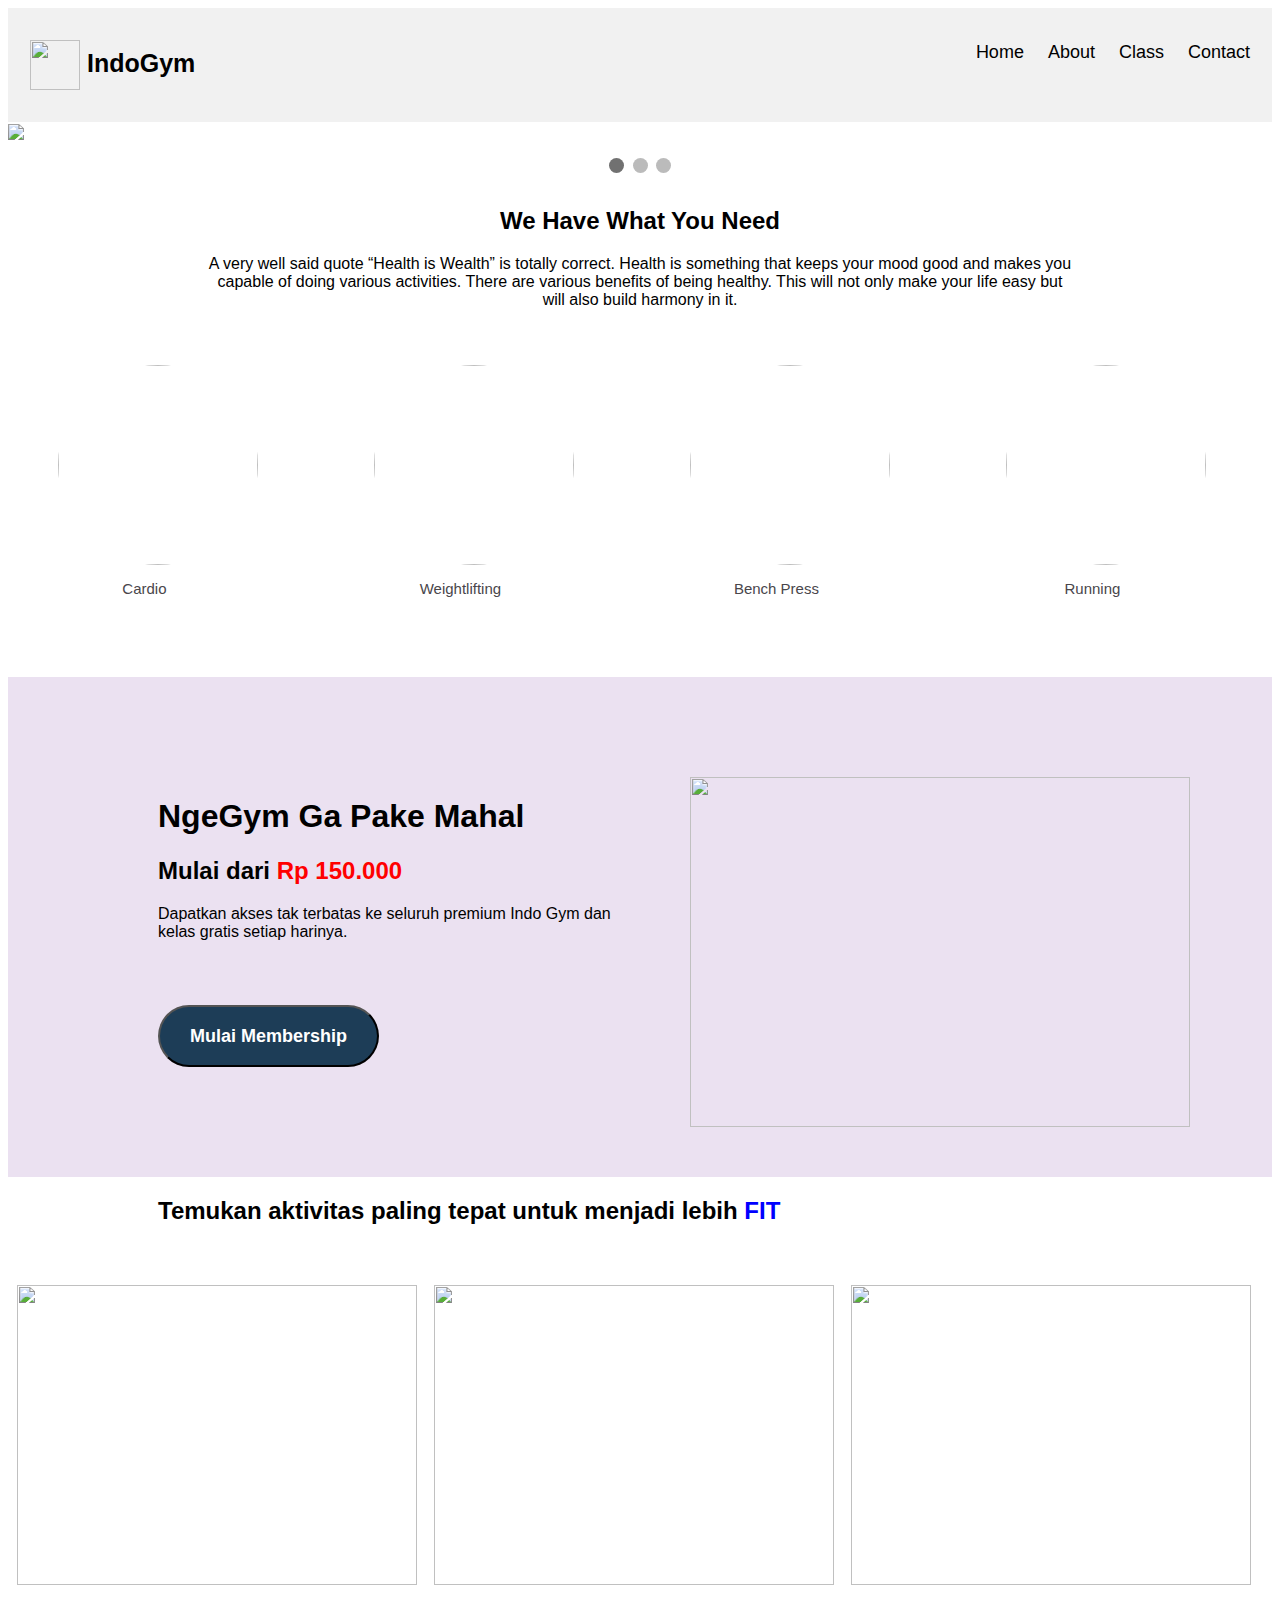
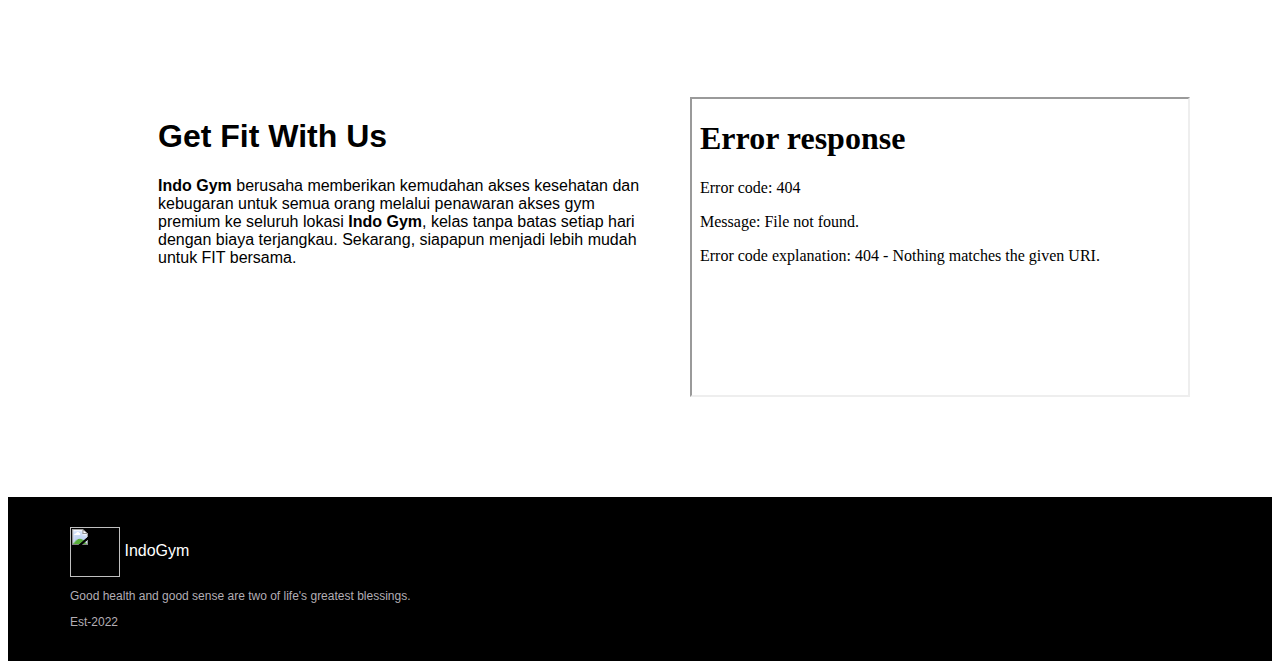
==== index.html @ 05f1d949 "Add files via upload" ====
<!DOCTYPE html>
<html>
<head>
    
    <meta name="viewport" content="width=device-width, initial-scale=1">
    <link rel="stylesheet" href="style.css">
    <link rel="stylesheet" href="responsive.css">
    <link rel="icon" href="assets/logo.png">
    <title>IndoGym - Best Gym in Indonesia</title>
    
</head>
<body>
    <div class="header">
        <a href="#default" class="logo">
          <img src="assets/logo.png" alt=""> IndoGym
        </a>
        <div class="header-right">
          <a href="index.html">Home</a>
          <a href="about.html">About</a>
          <a href="#class">Class</a>
          <a href="#about">Contact</a>
        </div>
    </div>

    <div class="slideshow-container">
    
        <div class="mySlides fade">
          <img src="assets/carousel1.png" style="width:100%">
        </div>

        <div class="mySlides fade">
          <img src="assets/carousel2.png" style="width:100%">
        </div>

        <div class="mySlides fade">
          <img src="assets/carousel3.png" style="width:100%">
        </div>
    
    </div>
    <br>
    
    <div style="text-align:center">
      <span class="dot"></span> 
      <span class="dot"></span> 
      <span class="dot"></span> 
    </div>

    <div class="content1">
        <h2>We Have What You Need </h2>
        <div class="content1-paragraph">
            <p>A very well said quote “Health is Wealth” is totally correct. 
            Health is something that keeps your mood good and makes you capable of doing various activities. 
            There are various benefits of being healthy. 
            This will not only make your life easy but will also build harmony in it.</p>
        </div>
        
        <div class="lessons">
            <div class="lesson">
              <div class="lesson-icon">
                <img src="assets/activity1.jpg">
              </div>
               <p class="text-contents">Cardio</p>
            </div>
            <div class="lesson">
              <div class="lesson-icon">
                <img src="assets/activity2.jpg">
              </div>
              <p class="text-contents">Weightlifting</p>
            </div>
            <div class="lesson">
              <div class="lesson-icon">
                <img src="assets/activity3.jpg">
              </div>
              <p class="text-contents">Bench Press</p>
            </div>
            <div class="lesson">
              <div class="lesson-icon">
                <img src="assets/activity4.jpg">
              </div>
              <p class="text-contents">Running</p>
            </div>
            <div class="clear"></div>
          </div>
    </div>

    <div class="content2">
        <div class="content2-left">
            <h1>NgeGym Ga Pake Mahal</h1>
            <h2>Mulai dari <span class="harga">Rp 150.000</span></h2>
            <p>Dapatkan akses tak terbatas ke seluruh premium Indo Gym dan kelas gratis setiap harinya.</p>
            <br>   
            <button class="btn-membership">Mulai Membership</button>
        </div>
        <div class="content2-right">
            <div class="content-right-img">
                <img src="assets/register.jpg">
            </div>
        </div>
    </div>
    <div class="content3">
        <div class="content3-first">
            <h2>Temukan aktivitas paling tepat untuk menjadi lebih <span class="fit">FIT</span></h2>
        </div>

        <div class="lessons">
            <div class="lessoncontent3">
              <div class="lesson-iconcontent3">
                <img src="assets/content3img1.jpg">
              </div>
            </div>
            <div class="lessoncontent3">
              <div class="lesson-iconcontent3">
                <img src="assets/content3img2.jpg">
              </div>
            </div>
            <div class="lessoncontent3">
              <div class="lesson-iconcontent3">
                <img src="assets/content3img3.jpg">
              </div>
            </div>
            <div class="clear"></div>
          </div>

    </div>

    <div class="content4">
        <div class="content4-left">
            <h1>Get Fit With Us</h1>
            <p><b>Indo Gym</b> berusaha memberikan kemudahan akses kesehatan dan 
                kebugaran untuk semua orang melalui penawaran akses gym premium ke seluruh lokasi <b>Indo Gym</b>, 
                kelas tanpa batas setiap hari dengan biaya terjangkau. Sekarang, 
                siapapun menjadi lebih mudah untuk FIT bersama.</p>
        </div>
        <div class="content4-right">
            <div class="content4-right-img">
                <iframe width="500" height="300" src="videos/videoplayback.mp4"></iframe>
            </div>
        </div>

    </div>

    <footer>
        <div class="container">
          <img src="assets/logo.png"> <span class="fotter-indogym">IndoGym</span> 
          <p>Good health and good sense are two of life's greatest blessings.</p>
          <p>Est-2022</p>
        </div>
    </footer>

<script>
let slideIndex = 0;
showSlides();

function showSlides() {
  let i;
  let slides = document.getElementsByClassName("mySlides");
  let dots = document.getElementsByClassName("dot");
  for (i = 0; i < slides.length; i++) {
    slides[i].style.display = "none";  
  }
  slideIndex++;
  if (slideIndex > slides.length) {slideIndex = 1}    
  for (i = 0; i < dots.length; i++) {
    dots[i].className = dots[i].className.replace(" active", "");
  }
  slides[slideIndex-1].style.display = "block";  
  dots[slideIndex-1].className += " active";
  setTimeout(showSlides, 2000); // Change image every 2 seconds
}
</script>

</body>
</html>
---- style.css ----
.header {
    overflow: hidden;
    background-color: #f1f1f1;
    padding: 20px 10px;
  }
  
  .header a {
    float: left;
    color: black;
    text-align: center;
    padding: 12px;
    text-decoration: none;
    font-size: 18px;
    line-height: 25px;
    border-radius: 4px;
  }
  
  .logo img{
    width: 50px;
    height: 50px;
  }
  
  .header a.logo {
    font-size: 25px;
    font-weight: bold;
  }
  

  .header a.active {
    background-color: rgb(170, 176, 182);
    color: white;
  }
  

  .header-right {
    float: right;
  }

  * {box-sizing: border-box;}
  body {font-family: Verdana, sans-serif;}
  .mySlides {display: none;}
  img {vertical-align: middle;}
  
  /* Slideshow container */
  .slideshow-container {
    max-width: 1500px;
    position: relative;
    margin: auto;
  }
  
  /* The dots/bullets/indicators */
  .dot {
    height: 15px;
    width: 15px;
    margin: 0 2px;
    background-color: #bbb;
    border-radius: 50%;
    display: inline-block;
    transition: background-color 0.6s ease;
  }
  
  .active {
    background-color: #717171;
  }
  
  /* Fading animation */
  .fade {
    animation-name: fade;
    animation-duration: 2s;
  }

  .content1{
    padding-top: 10px;
    height: 500px;
  }


  .content1 h2{
    text-align: center;
    font-family: Verdana, sans-serif;
  }

  .content1 .content1-paragraph{
    padding-left: 200px;
    padding-right: 200px;
    text-align: center;
  }

  @keyframes fade {
    from {opacity: .4} 
    to {opacity: 1}
  }
  


  .lesson-wrapper {
    padding-bottom: 80px;
    padding-left: 5%;
    padding-right: 5%;
    background-color: #f7f7f7;
    text-align: center;
  }
  
  .heading {
    padding-top: 80px;
    padding-bottom: 50px;
    color: #5f5d60;
  }
  
  .heading h2 {
    font-weight: normal;
  }
  
  .lesson {
    float: left;
    width: 25%;
    position: center;
    padding-left: 50px;
    padding-right: 50px;
  }
  
  .lesson-icon {

    padding-top: 40px;
  }

  .lesson-icon img {  

    width: 200px;
    height: 200px;
    cursor:pointer;
    border-radius: 100px;
    transition: 0.3s all ease-in-out
  }

  .lesson-icon img:hover{  
    transform: scale(1.05);
  }
  


  .lesson-icon p {
    position: absolute;
    top: 44%;
    width: 100%;
    color: white;
  }

  .text-contents {
    text-align: center;
    width: 80%;
    display: inline-block;
    margin-top: 15px;
    font-size: 15px;
    color: #49464b;
  }

  .content2{
    height: 500px;
    background-color: #ebe1f1 ;
  }
  .content2-left{
    width: 50%;
    padding-top: 100px;
    padding-left: 150px;
    float: left;
  }

  .harga{
    color:red;
  }

  .btn-membership {
    height: 62px;
    left: 0px;
    top: 30px;
    bottom: 30px;
    background: rgba(20, 54, 80, 0.96);
    border-radius: 32px;
    position: relative;
    font-style: normal;
    font-weight: bold;
    font-size: 18px !important;
    line-height: 22px !important;
    color: #fff !important;
    text-decoration: none !important;
    padding: 15px 30px;
    cursor:pointer;

  }
  
  .btn-membership:after {
    content: "";
    background: #f1f1f1;
    display: block;
    position: absolute;
    padding-top: 300%;
    padding-left: 350%;
    margin-left: -20px !important;
    margin-top: -120%;
    opacity: 0;
    transition: all 0.8s
  }
  
  .btn-membership:active:after {
    padding: 0;
    margin: 0;
    opacity: 1;
    transition: 0s
  }

  .content2-right{
    width: 50%;
    padding-left: 50px;
    padding-top: 100px;
    float:right;
  }

  .content-right-img img{
    width: 500px;
    height: 350px;
  }

  .content3{
    height: 500px;
  }

  .content3-first{
    padding-left: 150px;
  }

  .content3-first .fit{
    color: blue;
  }

  .lessoncontent3 {
    float: left;
    width: 33%;
    position: center;
  }


  .lesson-iconcontent3 {
    position: center;
    padding-top: 40px;

  }

  .lesson-iconcontent3 img {  
    position: center;
    width: 400px;
    height: 300px;
    display: block;
    margin-left: auto;
    margin-right: auto;
    cursor:pointer;
  }


  .content4{
    height: 400px;
  }
  .content4-left{
    width: 50%;
    padding-left: 150px;
    float: left;
  }
  .content4-right{
    width: 50%;
    padding-left: 50px;
    float: right;
  }

  .content4-right-img img{
    width: 500px;
    height: 350px;
  }

footer img {
  width: 125px;
}

footer p {
  color: #b3aeb5;
  font-size: 12px;
}

footer {
  padding-top: 30px;
  padding-bottom: 20px;
  background-color: black;
}

.container {
  max-width: 1170px;
  padding: 0 15px;
  margin: 0 auto;
}

.fotter-indogym{
  color:white;
}

.container img{
  width: 50px;
  height: 50px;
}

.container-about{
  height: 400px;
}

.container-about-content{
  padding-top: 50px;
  padding-left: 300px;
  padding-right: 300px;
  padding-bottom: 150px;
}
---- responsive.css ----
/* Phone */
  @media only screen and (max-width: 670px) {
    .text {font-size: 11px}

    .content1 .content1-paragraph{
      width: 100%;
      padding-left: 0px;
      padding-right: 0px;
    }
  }

    /* Tablet */
  @media all and (max-width: 1000px) {
    .header a {
      float: none;
      display: block;
      text-align: left;
    }
    .header-right {
      float: none;
    }

    .content1{
      height: 1400px;
    }

    .lesson {
      width: 100%;
    }

    .lesson-icon{
      padding-left: 50px;
    }

    footer {
      text-align: center;
    }
    
    .btn {
      width: 100%;
    }

    .top-wrapper {
      text-align: left;
    }
    
    .header-right {
      display: none;
    }
    
    .menu-icon {
      display: block;
    }
    
    .top-wrapper h1 {
      font-size: 24px;
      line-height: 36px;
    }
    
    .top-wrapper p {
      font-size: 14px;
      line-height: 20px;
    }

    .content2{
      height: 500px;
    }

    .content2-left{
      width: 100%;
      padding-left: 20px;
    }

    .content-right-img img{
      display: none;
    }

    .content3{
      height: 1200px;
    } 
    .content3-first{
      width: 100%;
      padding-left: 20px;
    }

    .lessoncontent3{
      width: 100%;
    }
    
    .content4{
      height: 500px;
    }
    
    .content4-left{
      width: 100%;
      padding-left: 20px;
    }

    .content4-right{
      float: none;
      width: 100%;
      padding-left: 20px;
    }

    .content4-right-img iframe{
      width: 300px;
      height: 200px;
    }

    .container-about{
      height: 400px;
    }
    
    .container-about-content{
      padding-top: 50px;
      padding-left: 20px;
      padding-right: 20px;
      padding-bottom: 50px;
    }

  }
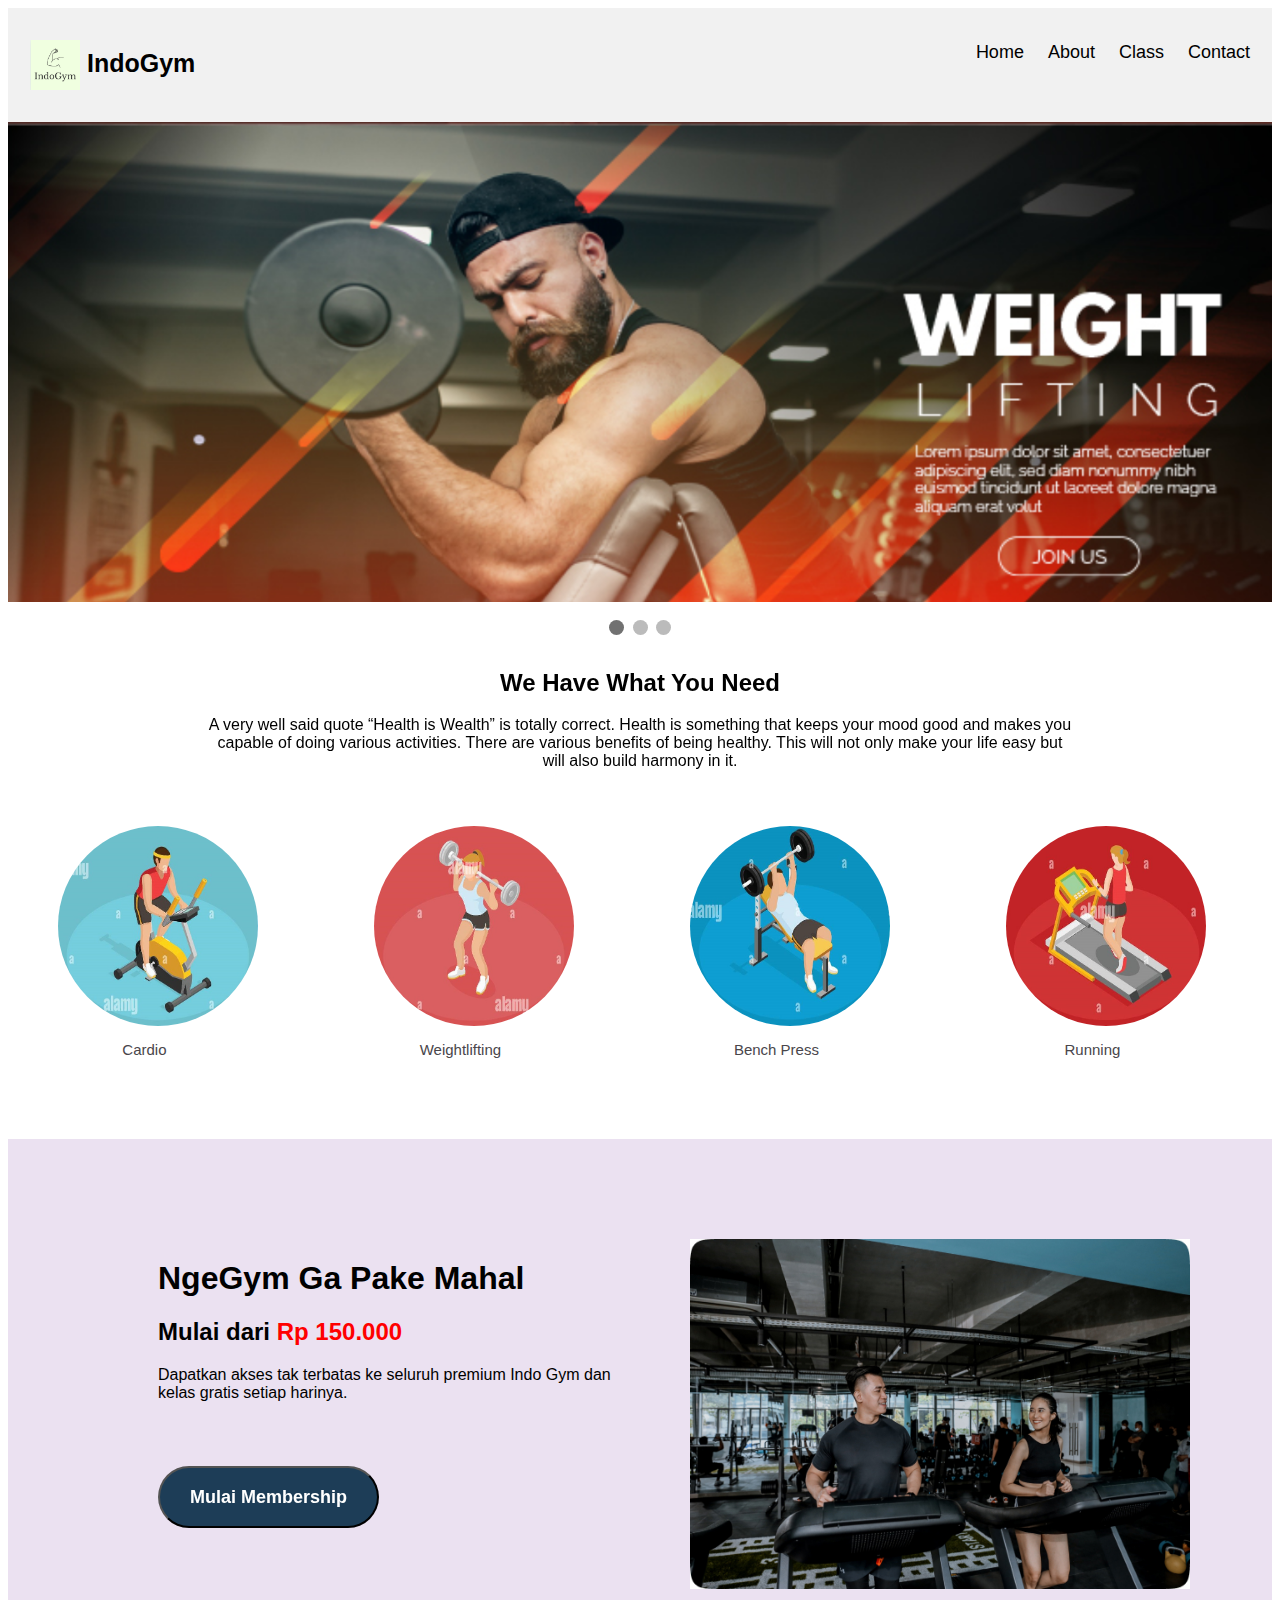
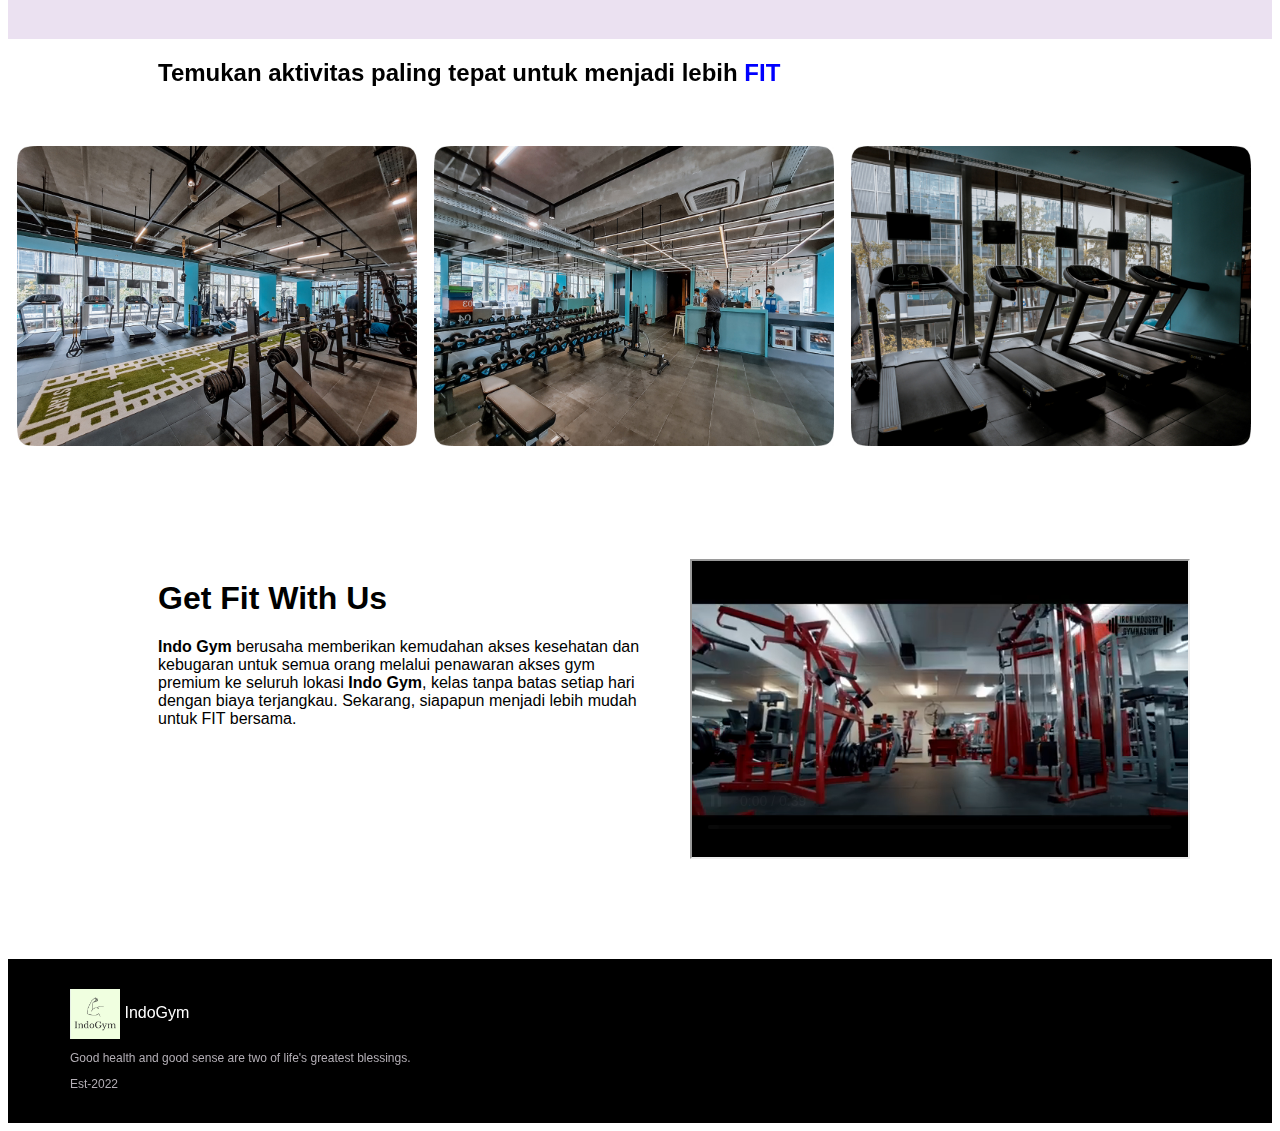
==== commit 90e053da: "Update index.html" ====
--- a/index.html
+++ b/index.html
@@ -5,14 +5,14 @@
     <meta name="viewport" content="width=device-width, initial-scale=1">
     <link rel="stylesheet" href="style.css">
     <link rel="stylesheet" href="responsive.css">
-    <link rel="icon" href="assets/logo.png">
+    <link rel="icon" href="logo.png">
     <title>IndoGym - Best Gym in Indonesia</title>
     
 </head>
 <body>
     <div class="header">
         <a href="#default" class="logo">
-          <img src="assets/logo.png" alt=""> IndoGym
+          <img src="logo.png" alt=""> IndoGym
         </a>
         <div class="header-right">
           <a href="index.html">Home</a>
@@ -25,15 +25,15 @@
     <div class="slideshow-container">
     
         <div class="mySlides fade">
-          <img src="assets/carousel1.png" style="width:100%">
+          <img src="carousel1.png" style="width:100%">
         </div>
 
         <div class="mySlides fade">
-          <img src="assets/carousel2.png" style="width:100%">
+          <img src="carousel2.png" style="width:100%">
         </div>
 
         <div class="mySlides fade">
-          <img src="assets/carousel3.png" style="width:100%">
+          <img src="carousel3.png" style="width:100%">
         </div>
     
     </div>
@@ -57,25 +57,25 @@
         <div class="lessons">
             <div class="lesson">
               <div class="lesson-icon">
-                <img src="assets/activity1.jpg">
+                <img src="activity1.jpg">
               </div>
                <p class="text-contents">Cardio</p>
             </div>
             <div class="lesson">
               <div class="lesson-icon">
-                <img src="assets/activity2.jpg">
+                <img src="activity2.jpg">
               </div>
               <p class="text-contents">Weightlifting</p>
             </div>
             <div class="lesson">
               <div class="lesson-icon">
-                <img src="assets/activity3.jpg">
+                <img src="activity3.jpg">
               </div>
               <p class="text-contents">Bench Press</p>
             </div>
             <div class="lesson">
               <div class="lesson-icon">
-                <img src="assets/activity4.jpg">
+                <img src="activity4.jpg">
               </div>
               <p class="text-contents">Running</p>
             </div>
@@ -93,7 +93,7 @@
         </div>
         <div class="content2-right">
             <div class="content-right-img">
-                <img src="assets/register.jpg">
+                <img src="register.jpg">
             </div>
         </div>
     </div>
@@ -105,17 +105,17 @@
         <div class="lessons">
             <div class="lessoncontent3">
               <div class="lesson-iconcontent3">
-                <img src="assets/content3img1.jpg">
+                <img src="content3img1.jpg">
               </div>
             </div>
             <div class="lessoncontent3">
               <div class="lesson-iconcontent3">
-                <img src="assets/content3img2.jpg">
+                <img src="content3img2.jpg">
               </div>
             </div>
             <div class="lessoncontent3">
               <div class="lesson-iconcontent3">
-                <img src="assets/content3img3.jpg">
+                <img src="content3img3.jpg">
               </div>
             </div>
             <div class="clear"></div>
@@ -133,7 +133,7 @@
         </div>
         <div class="content4-right">
             <div class="content4-right-img">
-                <iframe width="500" height="300" src="videos/videoplayback.mp4"></iframe>
+                <iframe width="500" height="300" src="videoplayback.mp4"></iframe>
             </div>
         </div>
 
@@ -141,7 +141,7 @@
 
     <footer>
         <div class="container">
-          <img src="assets/logo.png"> <span class="fotter-indogym">IndoGym</span> 
+          <img src="logo.png"> <span class="fotter-indogym">IndoGym</span> 
           <p>Good health and good sense are two of life's greatest blessings.</p>
           <p>Est-2022</p>
         </div>
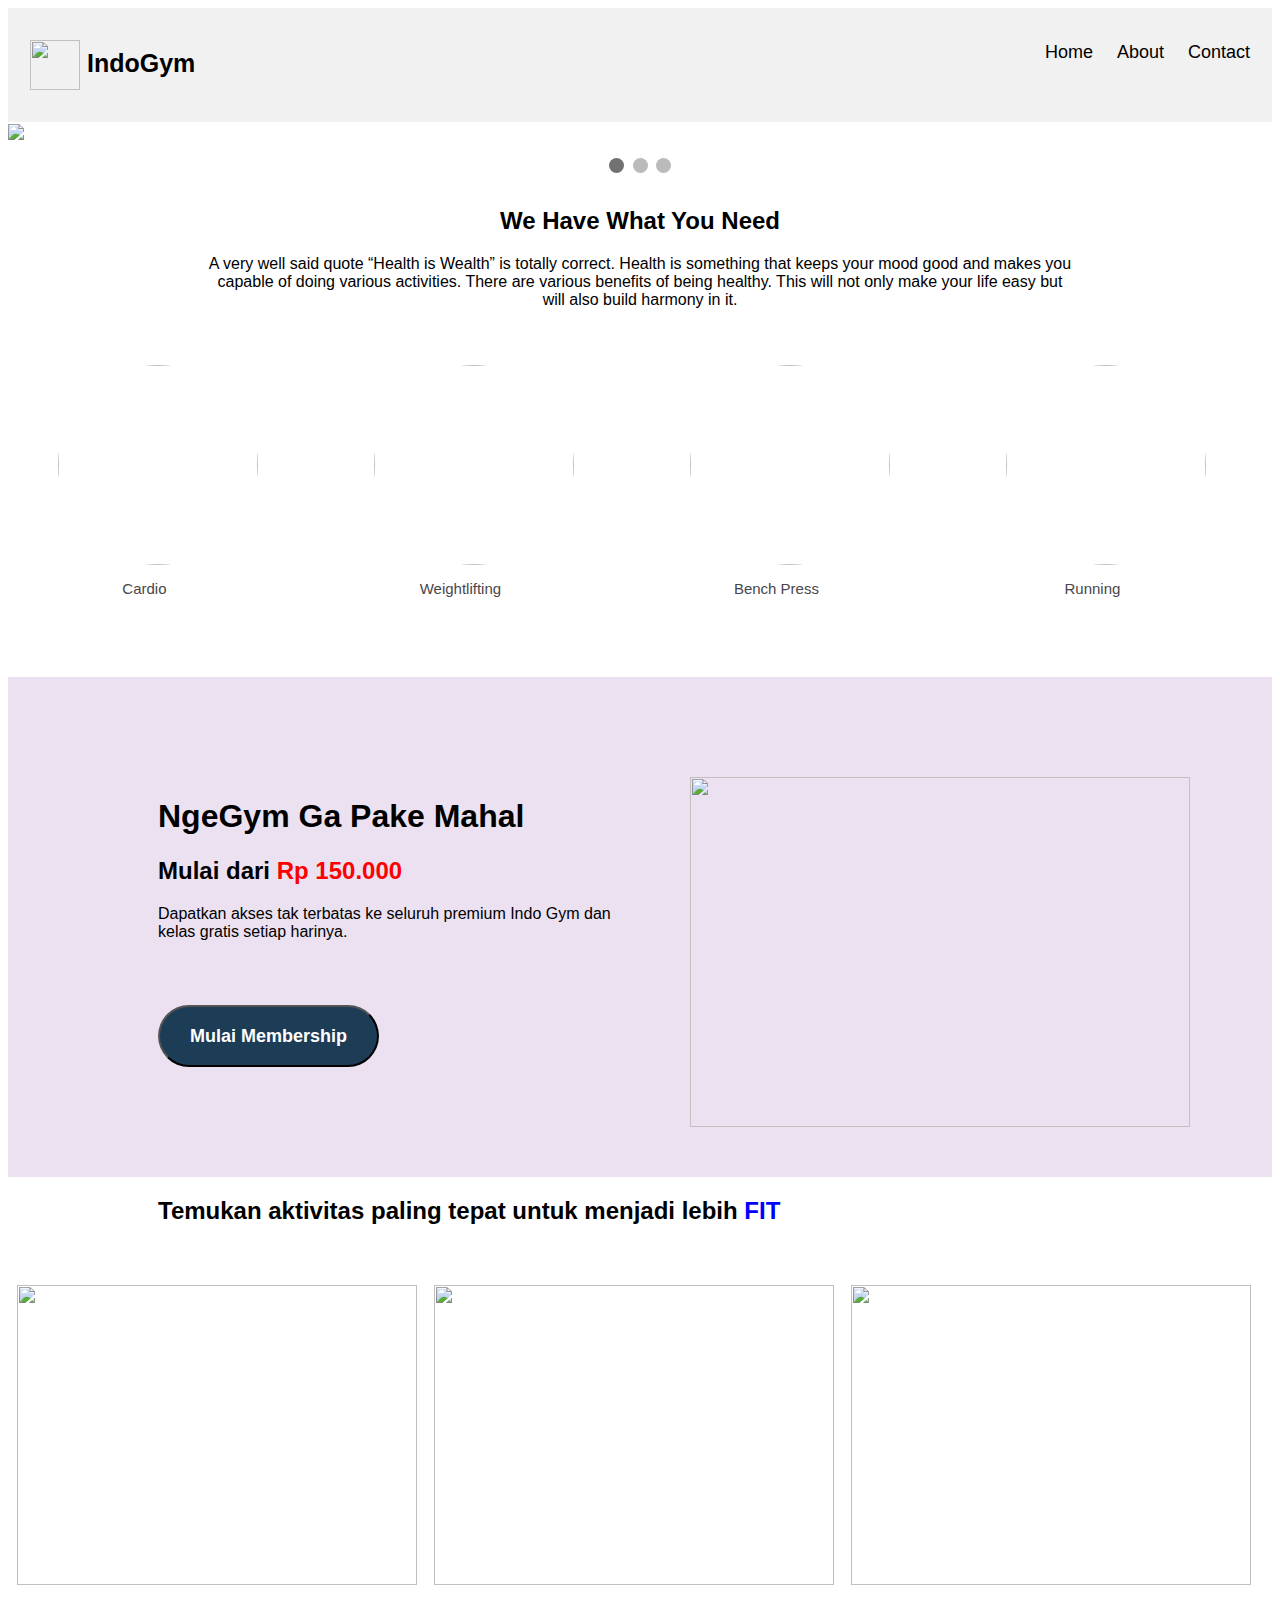
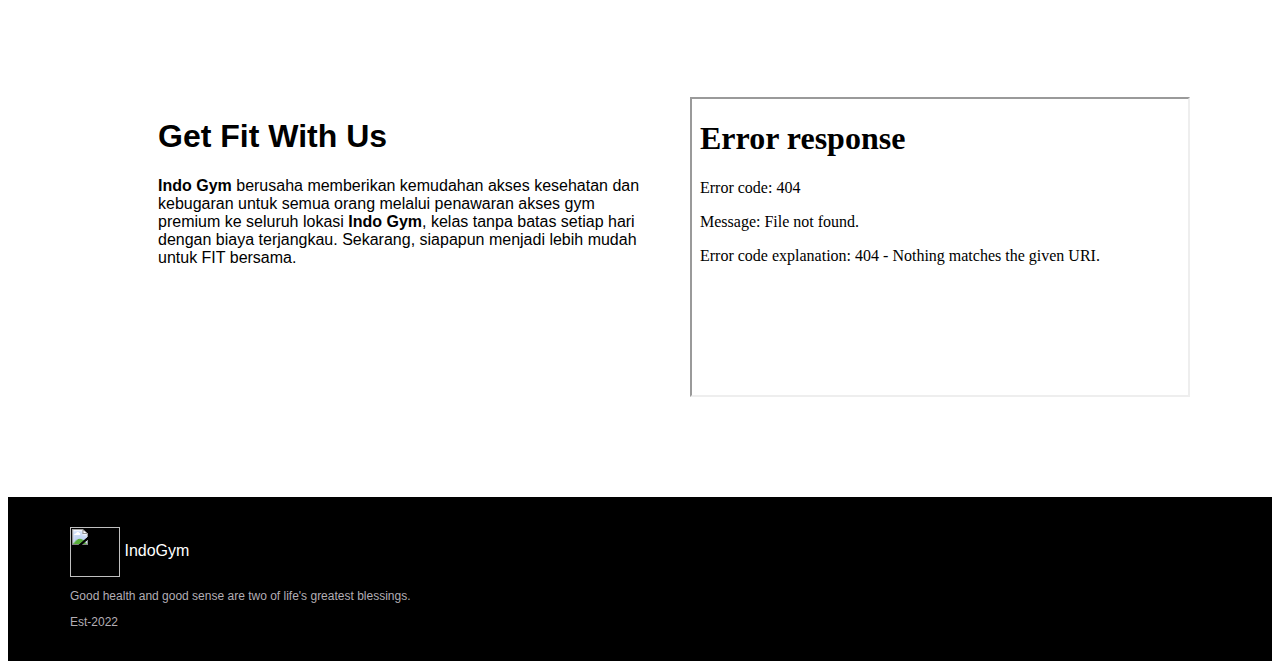
==== commit 4181c547: "Update index.html" ====
--- a/index.html
+++ b/index.html
@@ -5,35 +5,34 @@
     <meta name="viewport" content="width=device-width, initial-scale=1">
     <link rel="stylesheet" href="style.css">
     <link rel="stylesheet" href="responsive.css">
-    <link rel="icon" href="logo.png">
+    <link rel="icon" href="assets/logo.png">
     <title>IndoGym - Best Gym in Indonesia</title>
     
 </head>
 <body>
-    <div class="header">
-        <a href="#default" class="logo">
-          <img src="logo.png" alt=""> IndoGym
-        </a>
-        <div class="header-right">
-          <a href="index.html">Home</a>
-          <a href="about.html">About</a>
-          <a href="#class">Class</a>
-          <a href="#about">Contact</a>
-        </div>
+  <div class="header">
+    <a href="#default" class="logo">
+      <img src="assets/logo.png" alt=""> IndoGym
+    </a>
+    <div class="header-right">
+      <a href="index.html">Home</a>
+      <a href="about.html">About</a>
+      <a href="contact.html">Contact</a>
     </div>
+</div>
 
     <div class="slideshow-container">
     
         <div class="mySlides fade">
-          <img src="carousel1.png" style="width:100%">
+          <img src="assets/carousel1.png" style="width:100%">
         </div>
 
         <div class="mySlides fade">
-          <img src="carousel2.png" style="width:100%">
+          <img src="assets/carousel2.png" style="width:100%">
         </div>
 
         <div class="mySlides fade">
-          <img src="carousel3.png" style="width:100%">
+          <img src="assets/carousel3.png" style="width:100%">
         </div>
     
     </div>
@@ -57,25 +56,25 @@
         <div class="lessons">
             <div class="lesson">
               <div class="lesson-icon">
-                <img src="activity1.jpg">
+                <img src="assets/activity1.jpg">
               </div>
                <p class="text-contents">Cardio</p>
             </div>
             <div class="lesson">
               <div class="lesson-icon">
-                <img src="activity2.jpg">
+                <img src="assets/activity2.jpg">
               </div>
               <p class="text-contents">Weightlifting</p>
             </div>
             <div class="lesson">
               <div class="lesson-icon">
-                <img src="activity3.jpg">
+                <img src="assets/activity3.jpg">
               </div>
               <p class="text-contents">Bench Press</p>
             </div>
             <div class="lesson">
               <div class="lesson-icon">
-                <img src="activity4.jpg">
+                <img src="assets/activity4.jpg">
               </div>
               <p class="text-contents">Running</p>
             </div>
@@ -93,7 +92,7 @@
         </div>
         <div class="content2-right">
             <div class="content-right-img">
-                <img src="register.jpg">
+                <img src="assets/register.jpg">
             </div>
         </div>
     </div>
@@ -105,17 +104,17 @@
         <div class="lessons">
             <div class="lessoncontent3">
               <div class="lesson-iconcontent3">
-                <img src="content3img1.jpg">
+                <img src="assets/content3img1.jpg">
               </div>
             </div>
             <div class="lessoncontent3">
               <div class="lesson-iconcontent3">
-                <img src="content3img2.jpg">
+                <img src="assets/content3img2.jpg">
               </div>
             </div>
             <div class="lessoncontent3">
               <div class="lesson-iconcontent3">
-                <img src="content3img3.jpg">
+                <img src="assets/content3img3.jpg">
               </div>
             </div>
             <div class="clear"></div>
@@ -133,7 +132,7 @@
         </div>
         <div class="content4-right">
             <div class="content4-right-img">
-                <iframe width="500" height="300" src="videoplayback.mp4"></iframe>
+                <iframe width="500" height="300" src="videos/videoplayback.mp4"></iframe>
             </div>
         </div>
 
@@ -141,7 +140,7 @@
 
     <footer>
         <div class="container">
-          <img src="logo.png"> <span class="fotter-indogym">IndoGym</span> 
+          <img src="assets/logo.png"> <span class="fotter-indogym">IndoGym</span> 
           <p>Good health and good sense are two of life's greatest blessings.</p>
           <p>Est-2022</p>
         </div>
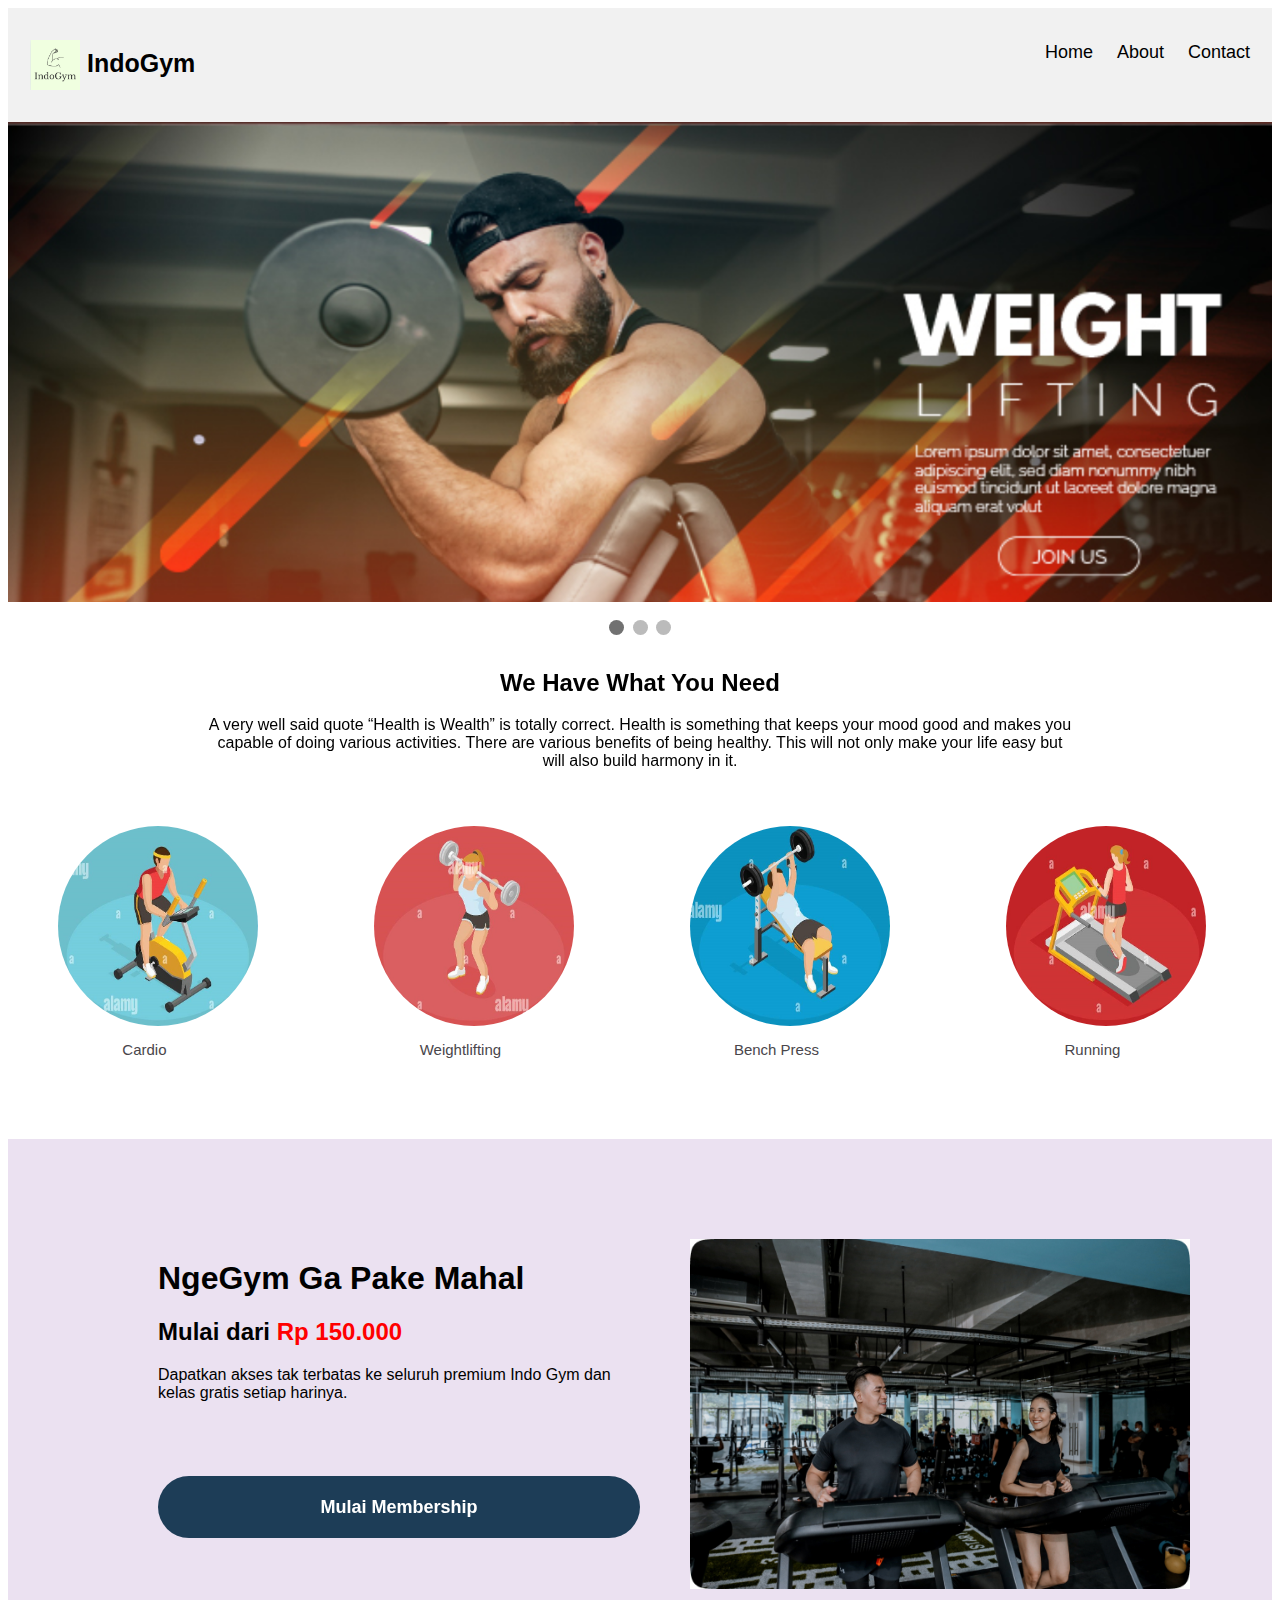
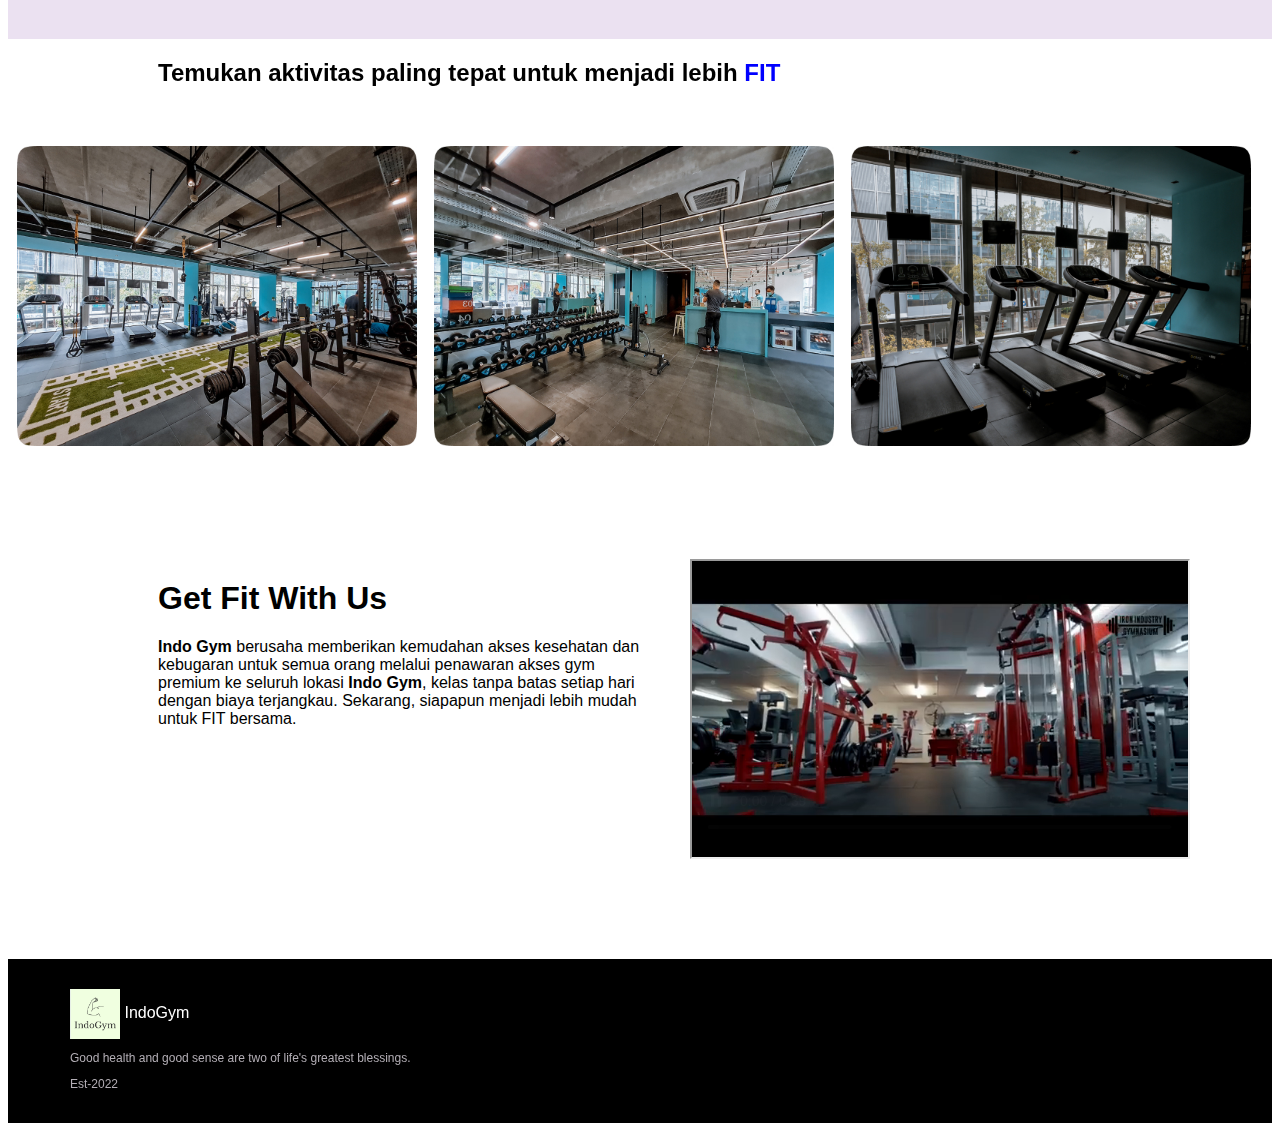
==== commit 8e9fc23b: "Update index.html" ====
--- a/index.html
+++ b/index.html
@@ -5,14 +5,14 @@
     <meta name="viewport" content="width=device-width, initial-scale=1">
     <link rel="stylesheet" href="style.css">
     <link rel="stylesheet" href="responsive.css">
-    <link rel="icon" href="assets/logo.png">
+    <link rel="icon" href="logo.png">
     <title>IndoGym - Best Gym in Indonesia</title>
     
 </head>
 <body>
   <div class="header">
     <a href="#default" class="logo">
-      <img src="assets/logo.png" alt=""> IndoGym
+      <img src="logo.png" alt=""> IndoGym
     </a>
     <div class="header-right">
       <a href="index.html">Home</a>
@@ -24,15 +24,15 @@
     <div class="slideshow-container">
     
         <div class="mySlides fade">
-          <img src="assets/carousel1.png" style="width:100%">
+          <img src="carousel1.png" style="width:100%">
         </div>
 
         <div class="mySlides fade">
-          <img src="assets/carousel2.png" style="width:100%">
+          <img src="carousel2.png" style="width:100%">
         </div>
 
         <div class="mySlides fade">
-          <img src="assets/carousel3.png" style="width:100%">
+          <img src="carousel3.png" style="width:100%">
         </div>
     
     </div>
@@ -56,25 +56,25 @@
         <div class="lessons">
             <div class="lesson">
               <div class="lesson-icon">
-                <img src="assets/activity1.jpg">
+                <img src="activity1.jpg">
               </div>
                <p class="text-contents">Cardio</p>
             </div>
             <div class="lesson">
               <div class="lesson-icon">
-                <img src="assets/activity2.jpg">
+                <img src="activity2.jpg">
               </div>
               <p class="text-contents">Weightlifting</p>
             </div>
             <div class="lesson">
               <div class="lesson-icon">
-                <img src="assets/activity3.jpg">
+                <img src="activity3.jpg">
               </div>
               <p class="text-contents">Bench Press</p>
             </div>
             <div class="lesson">
               <div class="lesson-icon">
-                <img src="assets/activity4.jpg">
+                <img src="activity4.jpg">
               </div>
               <p class="text-contents">Running</p>
             </div>
@@ -92,7 +92,7 @@
         </div>
         <div class="content2-right">
             <div class="content-right-img">
-                <img src="assets/register.jpg">
+                <img src="register.jpg">
             </div>
         </div>
     </div>
@@ -104,17 +104,17 @@
         <div class="lessons">
             <div class="lessoncontent3">
               <div class="lesson-iconcontent3">
-                <img src="assets/content3img1.jpg">
+                <img src="content3img1.jpg">
               </div>
             </div>
             <div class="lessoncontent3">
               <div class="lesson-iconcontent3">
-                <img src="assets/content3img2.jpg">
+                <img src="content3img2.jpg">
               </div>
             </div>
             <div class="lessoncontent3">
               <div class="lesson-iconcontent3">
-                <img src="assets/content3img3.jpg">
+                <img src="content3img3.jpg">
               </div>
             </div>
             <div class="clear"></div>
@@ -132,7 +132,7 @@
         </div>
         <div class="content4-right">
             <div class="content4-right-img">
-                <iframe width="500" height="300" src="videos/videoplayback.mp4"></iframe>
+                <iframe width="500" height="300" src="videoplayback.mp4"></iframe>
             </div>
         </div>
 
@@ -140,7 +140,7 @@
 
     <footer>
         <div class="container">
-          <img src="assets/logo.png"> <span class="fotter-indogym">IndoGym</span> 
+          <img src="logo.png"> <span class="fotter-indogym">IndoGym</span> 
           <p>Good health and good sense are two of life's greatest blessings.</p>
           <p>Est-2022</p>
         </div>
--- a/style.css
+++ b/style.css
@@ -307,7 +307,7 @@
 }
 
 .container-about{
-  height: 400px;
+  height: 600px;
 }
 
 .container-about-content{
@@ -315,4 +315,68 @@
   padding-left: 300px;
   padding-right: 300px;
   padding-bottom: 150px;
-}+}
+
+.container-contact h2{
+  padding-top: 20px;
+  text-align: center;
+  font-family: Verdana, sans-serif;
+}
+.container-content-contact{
+  padding-top: 20px;
+  text-align: center;
+  font-family: Verdana, sans-serif;
+}
+
+.container-content-contact-form{
+  padding-top: 50px;
+  padding-left: 450px;
+  padding-right: 450px;
+}
+
+
+  label#icon {
+    margin: 0;
+    border-radius: 5px 0 0 5px;
+  }
+
+  input[type=text], input[type=password] {
+  width: calc(100% - 57px);
+  height: 36px;
+  margin: 13px 0 0 -5px;
+  padding-left: 10px; 
+  border-radius: 0 5px 5px 0;
+  border: solid 1px #cbc9c9; 
+  box-shadow: 1px 2px 5px rgba(0,0,0,.09); 
+  background: #fff; 
+  }
+
+  #icon {
+  display: inline-block;
+  padding: 9.3px 15px;
+  box-shadow: 1px 2px 5px rgba(0,0,0,.09); 
+  background: #1c87c9;
+  color: #fff;
+  text-align: center;
+  }
+
+  .btn-block {
+  margin-top: 10px;
+  text-align: center;
+  }
+
+  button {
+  width: 100%;
+  padding: 10px 0;
+  margin: 10px auto;
+  border-radius: 5px; 
+  border: none;
+  background: #1c87c9; 
+  font-size: 14px;
+  font-weight: 600;
+  color: #fff;
+  }
+
+  button:hover {
+  background: #26a9e0;
+  }
--- a/responsive.css
+++ b/responsive.css
@@ -108,7 +108,7 @@
     }
 
     .container-about{
-      height: 400px;
+      height: 1000px;
     }
     
     .container-about-content{
@@ -118,4 +118,8 @@
       padding-bottom: 50px;
     }
 
-  }+    .container-content-contact-form{
+      display: none;
+    }
+
+  }
